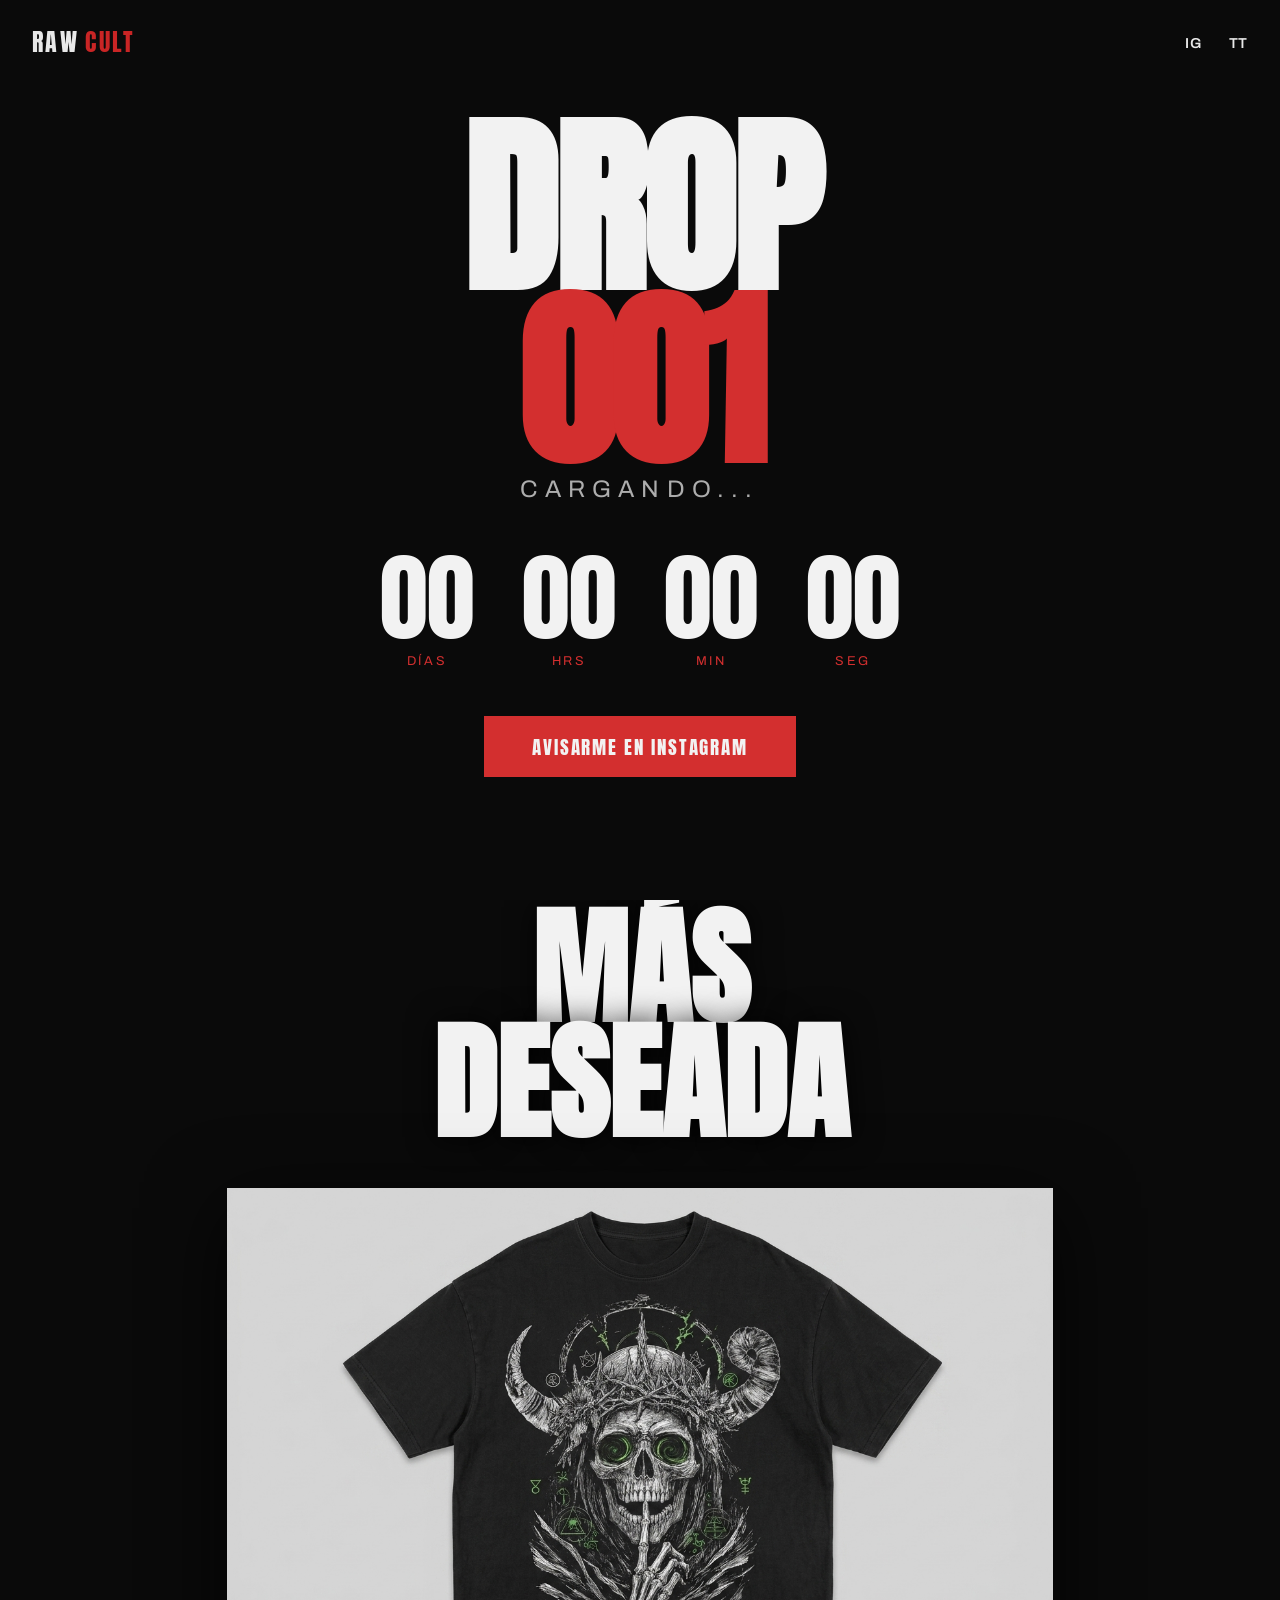
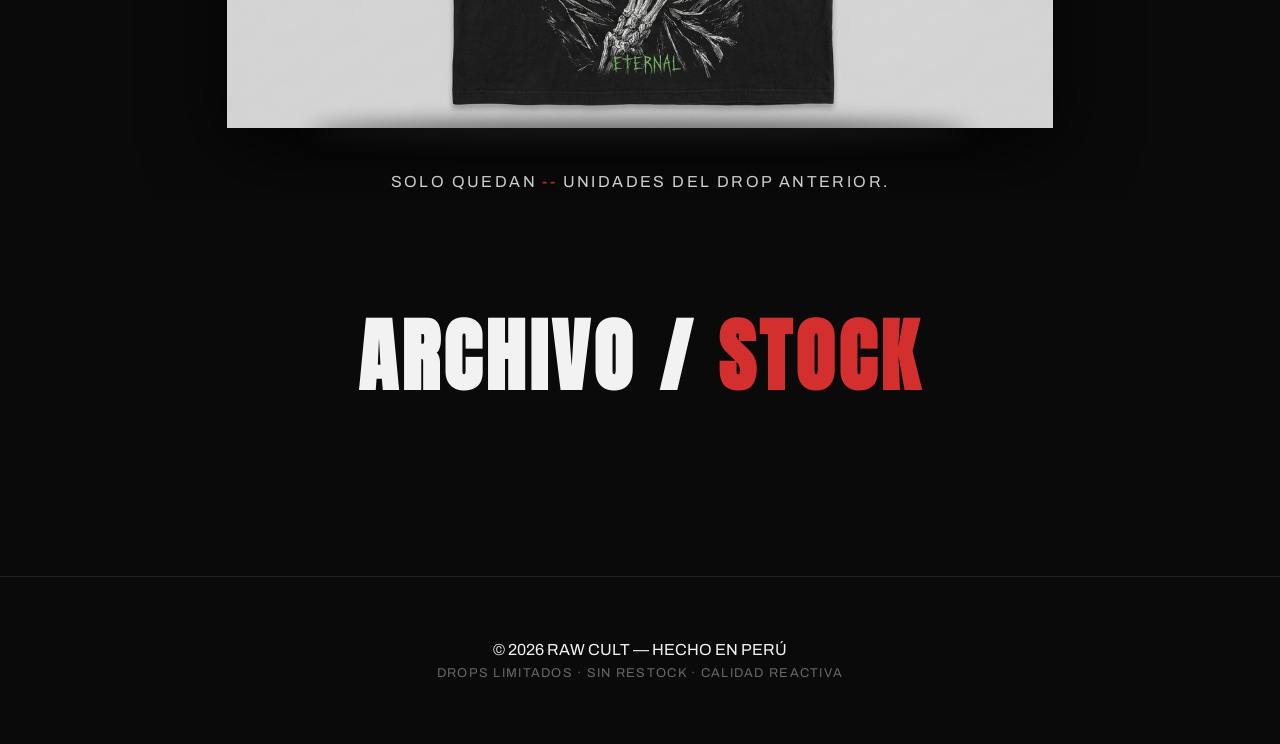
==== index.html @ 1758b5bf "Primer commit: Estructura web y catálogo" ====
<!DOCTYPE html>
<html lang="es">
<head>
    <meta charset="UTF-8" />
    <meta name="viewport" content="width=device-width, initial-scale=1.0" />
    <title>RAW CULT — Drops Limitados</title>
    <meta name="description" content="Raw Cult: streetwear para apasionados del anime, rock y fitness. Drops limitados, calidad algodón reactivo." />

    <!-- Favicon -->
    <link rel="apple-touch-icon" sizes="180x180" href="apple-touch-icon.png">
    <link rel="icon" type="image/png" sizes="32x32" href="favicon-32x32.png">
    <link rel="icon" type="image/png" sizes="16x16" href="favicon-16x16.png">
    <link rel="manifest" href="site.webmanifest">
    <meta name="msapplication-TileColor" content="#0a0a0a">
    <meta name="theme-color" content="#0a0a0a">
    <!-- Tipografías de Google (gratuitas) -->
    <link rel="preconnect" href="https://fonts.googleapis.com" />
    <link rel="preconnect" href="https://fonts.gstatic.com" crossorigin="anonymous">
    <link href="https://fonts.googleapis.com/css2?family=Anton&family=Archivo:wght@400;600&display=swap" rel="stylesheet" />

    <!-- Conectar con el archivo de estilos -->
    <link rel="stylesheet" href="style.css" />
</head>
<body>
    <!-- Barra de navegación superior -->
    <header class="nav">
        <div class="logo">RAW<span>CULT</span></div>
        <nav class="social-links">
            <a href="#" target="_blank" rel="noopener" data-social="instagram" aria-label="Instagram">IG</a>
            <a href="#" target="_blank" rel="noopener" data-social="tiktok" aria-label="TikTok">TT</a>
        </nav>
    </header>

    <!-- Sección principal con countdown -->
    <section class="hero">
        <div class="hero-content">
            <h1 class="hero-title">DROP<br><span>001</span></h1>
            <p class="hero-subtitle" id="drop-name">CARGANDO...</p>

            <div class="countdown" id="countdown">
                <div class="count-unit">
                    <span class="count-number" id="days">00</span>
                    <span class="count-label">DÍAS</span>
                </div>
                <div class="count-unit">
                    <span class="count-number" id="hours">00</span>
                    <span class="count-label">HRS</span>
                </div>
                <div class="count-unit">
                    <span class="count-number" id="minutes">00</span>
                    <span class="count-label">MIN</span>
                </div>
                <div class="count-unit">
                    <span class="count-number" id="seconds">00</span>
                    <span class="count-label">SEG</span>
                </div>
            </div>

            <a href="#" class="cta-button" id="cta-link" target="_blank" rel="noopener">AVISARME EN INSTAGRAM</a>
        </div>
    </section>

    <!-- Sección del pedestal con prenda destacada -->
    <section class="pedestal-section">
        <div class="pedestal-bg">
            <video id="bg-video" autoplay muted loop playsinline preload="metadata"></video>
            <div class="video-overlay"></div>
        </div>

        <div class="pedestal-content">
            <h2 class="pedestal-title">MÁS<br>DESEADA</h2>
            <div class="pedestal-product">
                <img src="images/drop001-tee.png" alt="Prenda destacada del drop" id="product-img" loading="lazy" />
                <div class="pedestal-base"></div>
            </div>
            <p class="pedestal-text">Solo quedan <span id="stock-left">--</span> unidades del drop anterior.</p>
        </div>
    </section>
    <!-- Sección de Catálogo / Archivo -->
    <section class="catalog-section" id="catalog">
        <h2 class="catalog-title">ARCHIVO / <span>STOCK</span></h2>
        <div class="catalog-grid" id="catalog-grid">
            <!-- Los productos se inyectarán automáticamente vía JavaScript -->
        </div>
    </section>
    <!-- Pie de página -->
    <footer class="footer">
        <p>© 2026 RAW CULT — HECHO EN PERÚ</p>
        <p class="footer-note">DROPS LIMITADOS · SIN RESTOCK · CALIDAD REACTIVA</p>
    </footer>

    <!-- Conectar con el archivo JavaScript -->
    <script src="script.js"></script>
</body>
</html>
---- style.css ----
/* ============================================
   RAW CULT — HOJA DE ESTILOS
   Colores principales y tipografías
   ============================================ */

* { margin: 0; padding: 0; box-sizing: border-box; }

/* Variables de color y tipografía (cámbialas si quieres) */
:root {
  --black: #0A0A0A;
  --bone: #F2F2F2;
  --red: #D32F2F;
  --font-display: 'Anton', sans-serif;
  --font-body: 'Archivo', sans-serif;
}

body {
  background: var(--black);
  color: var(--bone);
  font-family: var(--font-body);
  overflow-x: hidden;
}

/* ============================================
   BARRA DE NAVEGACIÓN
   ============================================ */
.nav {
  position: fixed;
  top: 0; left: 0; right: 0;
  display: flex;
  justify-content: space-between;
  align-items: center;
  padding: 1.5rem 2rem;
  z-index: 100;
  mix-blend-mode: difference;
}

.logo {
  font-family: var(--font-display);
  font-size: 1.5rem;
  letter-spacing: 0.1em;
}

.logo span { 
  color: var(--red); 
  margin-left: 0.25em; 
}

.social-links a {
  color: var(--bone);
  text-decoration: none;
  font-weight: 600;
  font-size: 0.9rem;
  margin-left: 1.5rem;
  letter-spacing: 0.05em;
  transition: color 0.2s;
}

.social-links a:hover { 
  color: var(--red); 
}

/* ============================================
   SECCIÓN HERO (COUNTDOWN)
   ============================================ */
.hero {
  min-height: 100vh;
  display: flex;
  align-items: center;
  justify-content: center;
  text-align: center;
  padding: 0 1rem;
  position: relative;
}

.hero-title {
  font-family: var(--font-display);
  font-size: clamp(4rem, 15vw, 12rem);
  line-height: 0.9;
  letter-spacing: -0.02em;
  margin-bottom: 0.5rem;
}

.hero-title span { 
  color: var(--red); 
}

.hero-subtitle {
  font-size: clamp(1rem, 3vw, 1.5rem);
  text-transform: uppercase;
  letter-spacing: 0.3em;
  margin-bottom: 3rem;
  color: rgba(242, 242, 242, 0.7);
}

/* Contenedor del countdown */
.countdown {
  display: flex;
  gap: clamp(1rem, 4vw, 3rem);
  justify-content: center;
  margin-bottom: 3rem;
}

.count-unit { 
  text-align: center; 
}

.count-number {
  font-family: var(--font-display);
  font-size: clamp(3rem, 8vw, 6rem);
  display: block;
  line-height: 1;
}

.count-label {
  font-size: 0.8rem;
  text-transform: uppercase;
  letter-spacing: 0.2em;
  color: var(--red);
  display: block;
  margin-top: 0.5rem;
}

/* Botón principal */
.cta-button {
  display: inline-block;
  background: var(--red);
  color: var(--bone);
  text-decoration: none;
  font-family: var(--font-display);
  font-size: 1.2rem;
  letter-spacing: 0.1em;
  padding: 1rem 3rem;
  transition: transform 0.2s, background 0.2s;
}

.cta-button:hover {
  transform: translateY(-2px);
  background: #B71C1C;
}

/* ============================================
   SECCIÓN PEDESTAL (PRENDA DESTACADA)
   ============================================ */
.pedestal-section {
  min-height: 100vh;
  position: relative;
  display: flex;
  align-items: center;
  justify-content: center;
  overflow: hidden;
}

.pedestal-bg {
  position: absolute;
  inset: 0;
}

/* Video de fondo */
#bg-video {
  width: 100%;
  height: 100%;
  object-fit: cover;
  filter: grayscale(100%) contrast(1.2) brightness(0.4);
}

/* Overlay oscuro para legibilidad */
.video-overlay {
  position: absolute;
  inset: 0;
  background: linear-gradient(
    to bottom, 
    var(--black) 0%, 
    transparent 30%, 
    transparent 70%, 
    var(--black) 100%
  );
}

.pedestal-content {
  position: relative;
  z-index: 2;
  text-align: center;
}

.pedestal-title {
  font-family: var(--font-display);
  font-size: clamp(3rem, 10vw, 8rem);
  line-height: 0.9;
  margin-bottom: 3rem;
  text-shadow: 0 0 30px rgba(0,0,0,0.8);
}

.pedestal-product {
  position: relative;
  display: inline-block;
}

/* Imagen de la prenda */
#product-img {
  max-height: 60vh;
  filter: drop-shadow(0 20px 40px rgba(0,0,0,0.8));
}

/* Base del pedestal (efecto sombra) */
.pedestal-base {
  width: 80%;
  height: 20px;
  margin: -10px auto 0;
  background: linear-gradient(to bottom, #333, #111);
  border-radius: 50%;
  filter: blur(10px);
  opacity: 0.7;
}

.pedestal-text {
  margin-top: 2rem;
  font-size: 1rem;
  text-transform: uppercase;
  letter-spacing: 0.15em;
}

.pedestal-text span { 
  color: var(--red); 
  font-weight: 600; 
}

/* ============================================
   PIE DE PÁGINA
   ============================================ */
.footer {
  padding: 4rem 2rem;
  text-align: center;
  border-top: 1px solid rgba(242,242,242,0.1);
}

.footer-note {
  font-size: 0.8rem;
  color: rgba(242,242,242,0.4);
  margin-top: 0.5rem;
  letter-spacing: 0.1em;
}

/* ============================================
   RESPONSIVE (MÓVIL)
   ============================================ */
@media (max-width: 768px) {
  .nav { padding: 1rem; }
  .social-links a { 
    font-size: 0.8rem; 
    margin-left: 1rem; 
  }
  .countdown { gap: 1rem; }
  .count-number { font-size: 2.5rem; }
}

/* ============================================
   ANIMACIONES DE ENTRADA
   ============================================ */
@keyframes fadeInUp {
  from { 
    opacity: 0; 
    transform: translateY(30px); 
  }
  to { 
    opacity: 1; 
    transform: translateY(0); 
  }
}

.hero-content > * {
  animation: fadeInUp 0.8s ease-out backwards;
}
.hero-content > *:nth-child(2) { animation-delay: 0.1s; }
.hero-content > *:nth-child(3) { animation-delay: 0.2s; }
.hero-content > *:nth-child(4) { animation-delay: 0.3s; }
/* ============================================
   SECCIÓN CATÁLOGO
   ============================================ */
.catalog-section {
    padding: 6rem 2rem;
    background: var(--black);
}

.catalog-title {
    font-family: var(--font-display);
    font-size: clamp(3rem, 8vw, 5rem);
    text-align: center;
    margin-bottom: 4rem;
    letter-spacing: 0.05em;
}

    .catalog-title span {
        color: var(--red);
    }

.catalog-grid {
    display: grid;
    grid-template-columns: repeat(auto-fill, minmax(280px, 1fr));
    gap: 2rem;
    max-width: 1200px;
    margin: 0 auto;
}

.product-card {
    background: #111;
    border: 1px solid #222;
    padding: 1.5rem;
    position: relative;
    transition: transform 0.3s ease, border-color 0.3s ease;
    display: flex;
    flex-direction: column;
}

    .product-card:hover {
        transform: translateY(-5px);
        border-color: var(--red);
    }

.product-badge {
    position: absolute;
    top: 15px;
    right: 15px;
    background: var(--red);
    color: var(--bone);
    padding: 0.3rem 0.8rem;
    font-family: var(--font-display);
    font-size: 0.9rem;
    letter-spacing: 0.1em;
    z-index: 2;
}

.product-img {
    width: 100%;
    height: auto;
    margin-bottom: 1.5rem;
    filter: drop-shadow(0 5px 15px rgba(0,0,0,0.5));
}

.product-info h3 {
    font-size: 1.2rem;
    margin-bottom: 0.5rem;
    text-transform: uppercase;
    letter-spacing: 0.05em;
}

.product-price {
    display: flex;
    gap: 1rem;
    align-items: center;
    margin-top: auto;
}

.price-current {
    font-weight: 600;
    font-size: 1.2rem;
    color: var(--red);
}

.price-old {
    text-decoration: line-through;
    color: #666;
    font-size: 0.9rem;
}
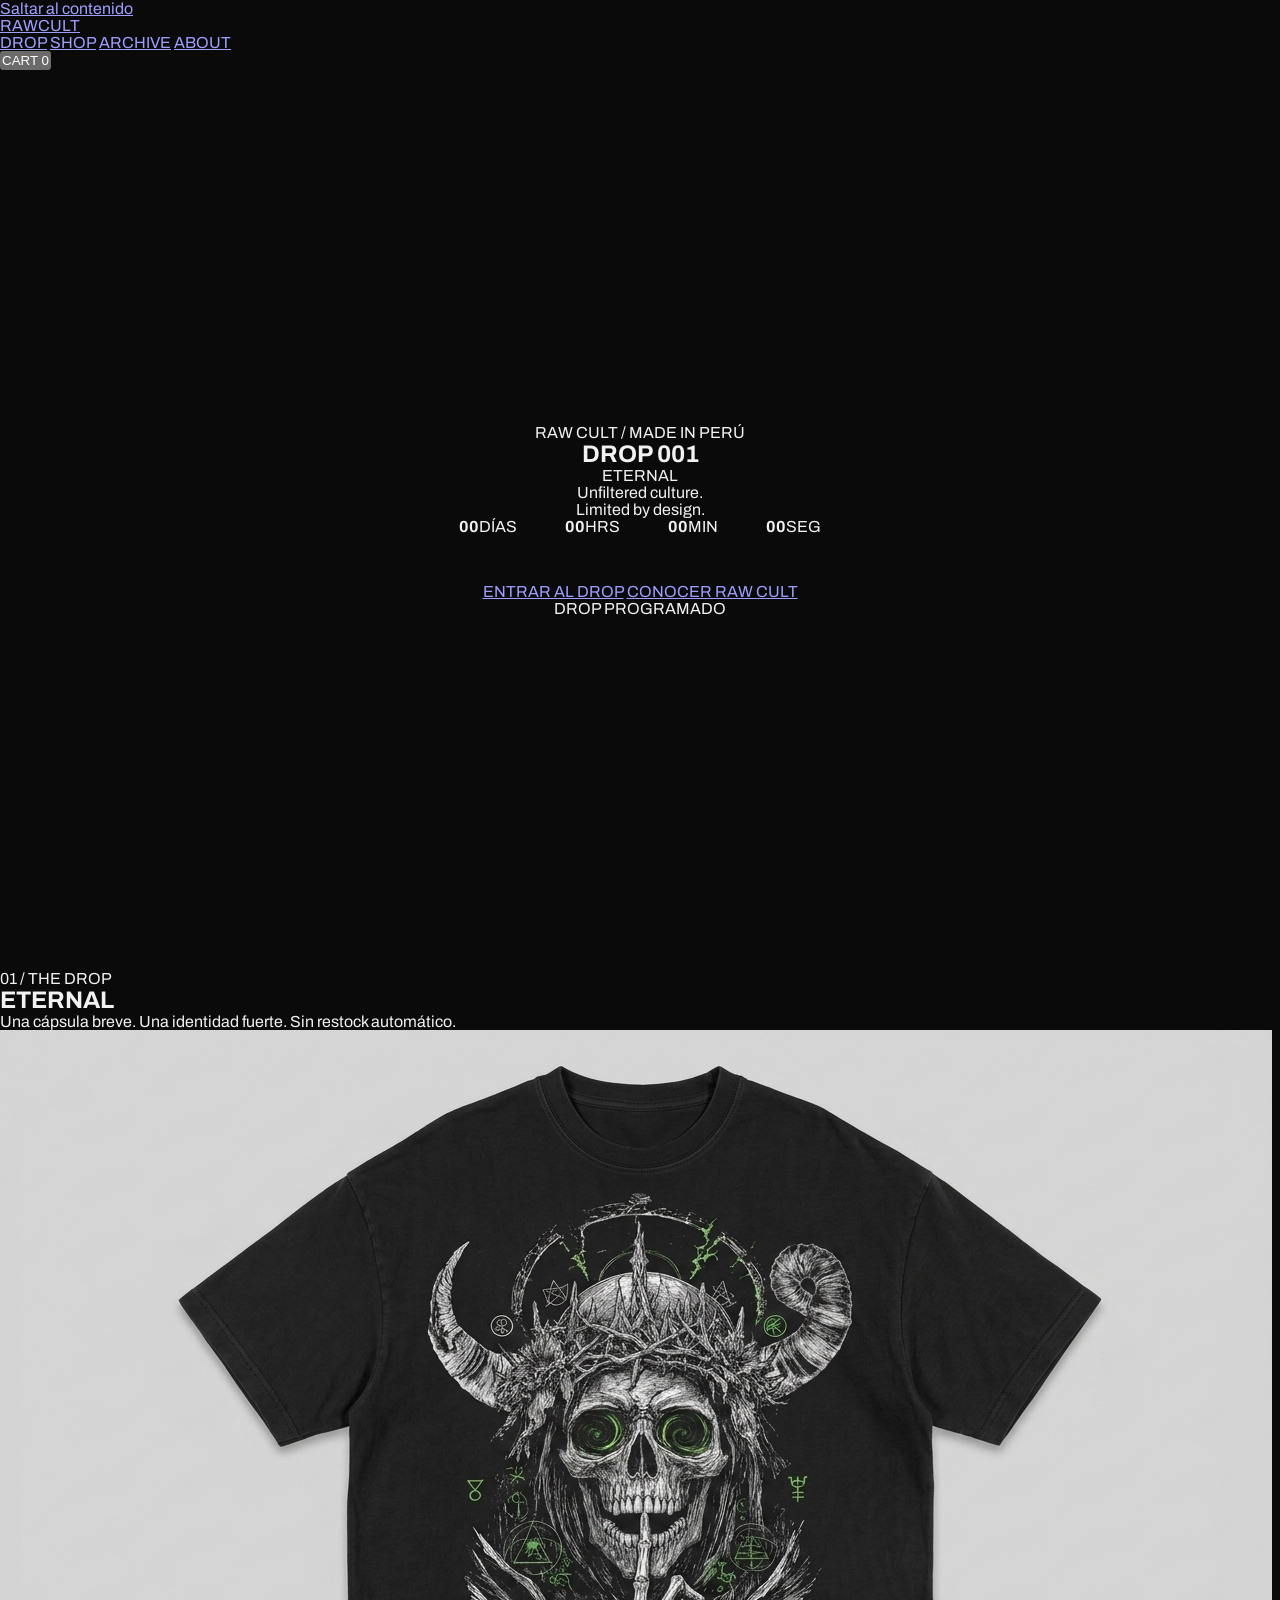
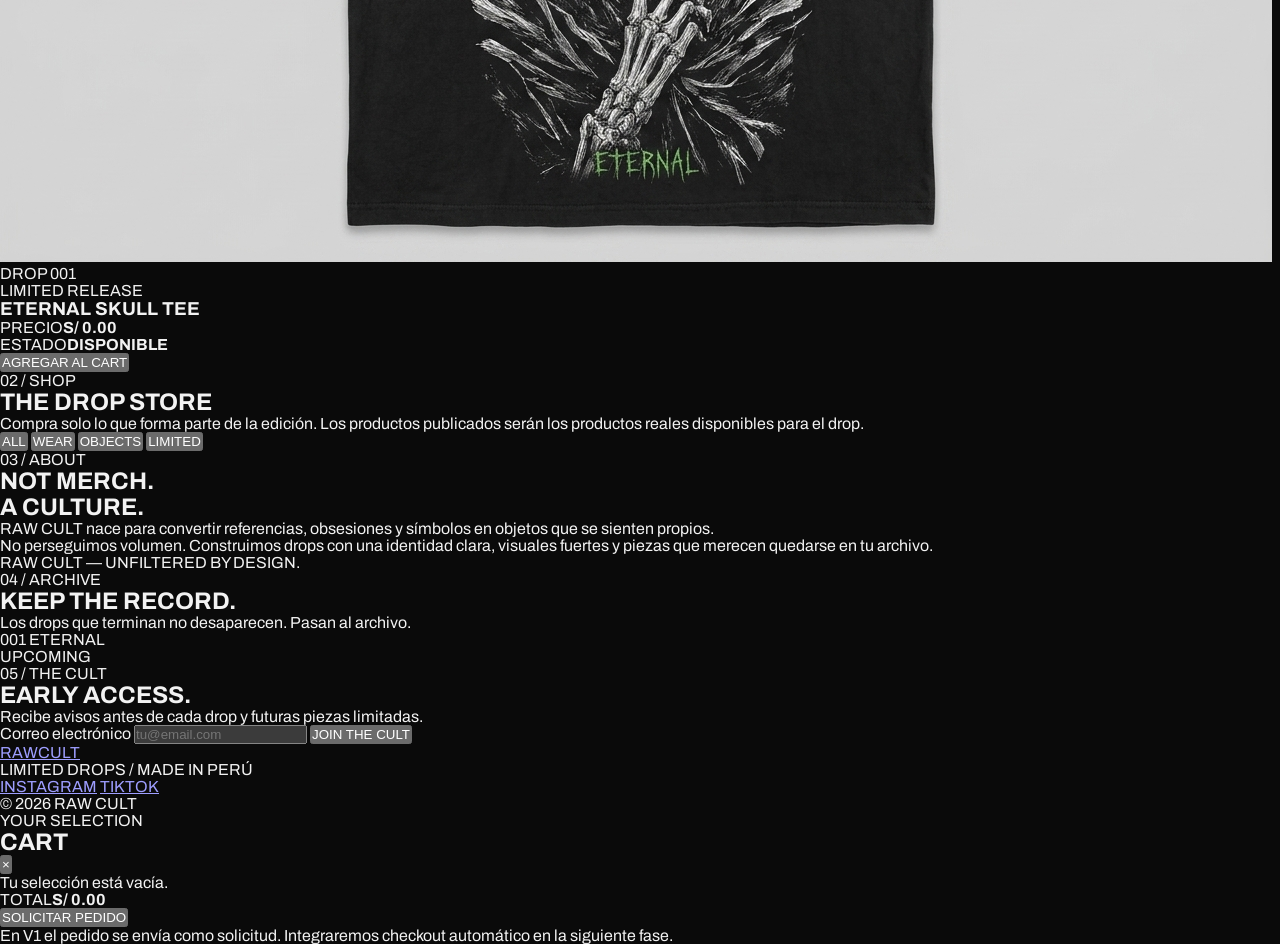
==== commit a979f69a: "feat: rebuild RAWCULT brand landing and drop store" ====
--- a/index.html
+++ b/index.html
@@ -1,95 +1,198 @@
 <!DOCTYPE html>
 <html lang="es">
 <head>
-    <meta charset="UTF-8" />
-    <meta name="viewport" content="width=device-width, initial-scale=1.0" />
-    <title>RAW CULT — Drops Limitados</title>
-    <meta name="description" content="Raw Cult: streetwear para apasionados del anime, rock y fitness. Drops limitados, calidad algodón reactivo." />
+  <meta charset="UTF-8" />
+  <meta name="viewport" content="width=device-width, initial-scale=1.0" />
+  <meta name="theme-color" content="#0a0a0a" />
+  <meta name="color-scheme" content="dark" />
 
-    <!-- Favicon -->
-    <link rel="apple-touch-icon" sizes="180x180" href="apple-touch-icon.png">
-    <link rel="icon" type="image/png" sizes="32x32" href="favicon-32x32.png">
-    <link rel="icon" type="image/png" sizes="16x16" href="favicon-16x16.png">
-    <link rel="manifest" href="site.webmanifest">
-    <meta name="msapplication-TileColor" content="#0a0a0a">
-    <meta name="theme-color" content="#0a0a0a">
-    <!-- Tipografías de Google (gratuitas) -->
-    <link rel="preconnect" href="https://fonts.googleapis.com" />
-    <link rel="preconnect" href="https://fonts.gstatic.com" crossorigin="anonymous">
-    <link href="https://fonts.googleapis.com/css2?family=Anton&family=Archivo:wght@400;600&display=swap" rel="stylesheet" />
+  <title>RAW CULT — DROP 001 ETERNAL</title>
+  <meta name="description" content="RAW CULT — streetwear, objetos y drops limitados. DROP 001: ETERNAL. Hecho en Perú." />
+  <meta name="robots" content="index,follow" />
+  <link rel="canonical" href="https://rawcult.pe/" />
 
-    <!-- Conectar con el archivo de estilos -->
-    <link rel="stylesheet" href="style.css" />
+  <meta property="og:type" content="website" />
+  <meta property="og:title" content="RAW CULT — DROP 001 ETERNAL" />
+  <meta property="og:description" content="Limited drops. Unfiltered culture. Hecho en Perú." />
+  <meta property="og:site_name" content="RAW CULT" />
+
+  <link rel="icon" href="favicon.ico" sizes="any" />
+  <link rel="icon" type="image/png" sizes="96x96" href="favicon-96x96.png" />
+  <link rel="apple-touch-icon" sizes="180x180" href="apple-touch-icon.png" />
+  <link rel="manifest" href="site.webmanifest" />
+
+  <link rel="preconnect" href="https://fonts.googleapis.com" />
+  <link rel="preconnect" href="https://fonts.gstatic.com" crossorigin />
+  <link href="https://fonts.googleapis.com/css2?family=Anton&family=Archivo:wght@400;500;600;700&display=swap" rel="stylesheet" />
+  <link rel="stylesheet" href="style.css" />
 </head>
 <body>
-    <!-- Barra de navegación superior -->
-    <header class="nav">
-        <div class="logo">RAW<span>CULT</span></div>
-        <nav class="social-links">
-            <a href="#" target="_blank" rel="noopener" data-social="instagram" aria-label="Instagram">IG</a>
-            <a href="#" target="_blank" rel="noopener" data-social="tiktok" aria-label="TikTok">TT</a>
-        </nav>
-    </header>
+  <a class="skip-link" href="#main">Saltar al contenido</a>
 
-    <!-- Sección principal con countdown -->
-    <section class="hero">
-        <div class="hero-content">
-            <h1 class="hero-title">DROP<br><span>001</span></h1>
-            <p class="hero-subtitle" id="drop-name">CARGANDO...</p>
+  <header class="site-header" id="top">
+    <a class="brand-mark" href="#top" aria-label="RAW CULT inicio">RAW<span>CULT</span></a>
 
-            <div class="countdown" id="countdown">
-                <div class="count-unit">
-                    <span class="count-number" id="days">00</span>
-                    <span class="count-label">DÍAS</span>
-                </div>
-                <div class="count-unit">
-                    <span class="count-number" id="hours">00</span>
-                    <span class="count-label">HRS</span>
-                </div>
-                <div class="count-unit">
-                    <span class="count-number" id="minutes">00</span>
-                    <span class="count-label">MIN</span>
-                </div>
-                <div class="count-unit">
-                    <span class="count-number" id="seconds">00</span>
-                    <span class="count-label">SEG</span>
-                </div>
-            </div>
+    <nav class="main-nav" aria-label="Navegación principal">
+      <a href="#drop">DROP</a>
+      <a href="#shop">SHOP</a>
+      <a href="#archive">ARCHIVE</a>
+      <a href="#about">ABOUT</a>
+    </nav>
 
-            <a href="#" class="cta-button" id="cta-link" target="_blank" rel="noopener">AVISARME EN INSTAGRAM</a>
+    <button class="cart-button" id="cart-toggle" type="button" aria-controls="cart-panel" aria-expanded="false">
+      CART <span id="cart-count" aria-live="polite">0</span>
+    </button>
+  </header>
+
+  <main id="main">
+    <section class="hero" aria-labelledby="hero-title">
+      <div class="hero-grid"></div>
+      <div class="hero-noise" aria-hidden="true"></div>
+
+      <div class="hero-content shell">
+        <p class="eyebrow">RAW CULT / MADE IN PERÚ</p>
+        <h1 id="hero-title">DROP <span>001</span></h1>
+        <p class="hero-name" id="hero-drop-name">ETERNAL</p>
+        <p class="hero-copy">Unfiltered culture.<br />Limited by design.</p>
+
+        <div class="countdown" id="countdown" aria-label="Cuenta regresiva para el drop">
+          <div><strong id="days">00</strong><span>DÍAS</span></div>
+          <div><strong id="hours">00</strong><span>HRS</span></div>
+          <div><strong id="minutes">00</strong><span>MIN</span></div>
+          <div><strong id="seconds">00</strong><span>SEG</span></div>
         </div>
+
+        <div class="hero-actions">
+          <a class="button button-primary" href="#shop" id="hero-cta">ENTRAR AL DROP</a>
+          <a class="button button-ghost" href="#about">CONOCER RAW CULT</a>
+        </div>
+
+        <p class="hero-status" id="drop-status">DROP PROGRAMADO</p>
+      </div>
     </section>
 
-    <!-- Sección del pedestal con prenda destacada -->
-    <section class="pedestal-section">
-        <div class="pedestal-bg">
-            <video id="bg-video" autoplay muted loop playsinline preload="metadata"></video>
-            <div class="video-overlay"></div>
+    <section class="drop-section shell" id="drop" aria-labelledby="drop-title">
+      <div class="section-heading">
+        <p class="eyebrow">01 / THE DROP</p>
+        <h2 id="drop-title">ETERNAL</h2>
+        <p>Una cápsula breve. Una identidad fuerte. Sin restock automático.</p>
+      </div>
+
+      <div class="feature-grid">
+        <div class="feature-media">
+          <img id="featured-image" src="images/drop001-tee.png" alt="ETERNAL SKULL TEE de RAW CULT" loading="eager" />
+          <span class="media-tag">DROP 001</span>
         </div>
 
-        <div class="pedestal-content">
-            <h2 class="pedestal-title">MÁS<br>DESEADA</h2>
-            <div class="pedestal-product">
-                <img src="images/drop001-tee.png" alt="Prenda destacada del drop" id="product-img" loading="lazy" />
-                <div class="pedestal-base"></div>
-            </div>
-            <p class="pedestal-text">Solo quedan <span id="stock-left">--</span> unidades del drop anterior.</p>
+        <div class="feature-copy">
+          <p class="feature-kicker">LIMITED RELEASE</p>
+          <h3 id="featured-name">ETERNAL SKULL TEE</h3>
+          <p class="feature-description" id="featured-description"></p>
+          <div class="feature-meta">
+            <div><span>PRECIO</span><strong id="featured-price">S/ 0.00</strong></div>
+            <div><span>ESTADO</span><strong id="featured-stock-label">DISPONIBLE</strong></div>
+          </div>
+          <button class="button button-primary button-wide" id="featured-add" type="button">AGREGAR AL CART</button>
         </div>
+      </div>
     </section>
-    <!-- Sección de Catálogo / Archivo -->
-    <section class="catalog-section" id="catalog">
-        <h2 class="catalog-title">ARCHIVO / <span>STOCK</span></h2>
-        <div class="catalog-grid" id="catalog-grid">
-            <!-- Los productos se inyectarán automáticamente vía JavaScript -->
+
+    <section class="shop-section shell" id="shop" aria-labelledby="shop-title">
+      <div class="section-heading section-heading-inline">
+        <div>
+          <p class="eyebrow">02 / SHOP</p>
+          <h2 id="shop-title">THE DROP STORE</h2>
         </div>
+        <p class="section-note">Compra solo lo que forma parte de la edición. Los productos publicados serán los productos reales disponibles para el drop.</p>
+      </div>
+
+      <div class="category-strip" aria-label="Categorías">
+        <button class="category-chip is-active" type="button" data-category="all">ALL</button>
+        <button class="category-chip" type="button" data-category="wear">WEAR</button>
+        <button class="category-chip" type="button" data-category="objects">OBJECTS</button>
+        <button class="category-chip" type="button" data-category="limited">LIMITED</button>
+      </div>
+
+      <div class="product-grid" id="product-grid"></div>
+      <p class="shop-empty" id="shop-empty" hidden>No hay productos publicados en esta categoría todavía.</p>
     </section>
-    <!-- Pie de página -->
-    <footer class="footer">
-        <p>© 2026 RAW CULT — HECHO EN PERÚ</p>
-        <p class="footer-note">DROPS LIMITADOS · SIN RESTOCK · CALIDAD REACTIVA</p>
-    </footer>
 
-    <!-- Conectar con el archivo JavaScript -->
-    <script src="script.js"></script>
+    <section class="manifesto-section" id="about" aria-labelledby="about-title">
+      <div class="shell manifesto-grid">
+        <div>
+          <p class="eyebrow">03 / ABOUT</p>
+          <h2 id="about-title">NOT MERCH.<br /><span>A CULTURE.</span></h2>
+        </div>
+        <div class="manifesto-copy">
+          <p>RAW CULT nace para convertir referencias, obsesiones y símbolos en objetos que se sienten propios.</p>
+          <p>No perseguimos volumen. Construimos drops con una identidad clara, visuales fuertes y piezas que merecen quedarse en tu archivo.</p>
+          <p class="manifesto-signature">RAW CULT — UNFILTERED BY DESIGN.</p>
+        </div>
+      </div>
+    </section>
+
+    <section class="archive-section shell" id="archive" aria-labelledby="archive-title">
+      <div class="section-heading">
+        <p class="eyebrow">04 / ARCHIVE</p>
+        <h2 id="archive-title">KEEP THE RECORD.</h2>
+        <p>Los drops que terminan no desaparecen. Pasan al archivo.</p>
+      </div>
+      <div class="archive-card">
+        <div>
+          <span class="archive-number">001</span>
+          <span class="archive-label">ETERNAL</span>
+        </div>
+        <span class="archive-status" id="archive-status">UPCOMING</span>
+      </div>
+    </section>
+
+    <section class="membership-section shell" aria-labelledby="membership-title">
+      <div class="membership-box">
+        <p class="eyebrow">05 / THE CULT</p>
+        <h2 id="membership-title">EARLY ACCESS.</h2>
+        <p>Recibe avisos antes de cada drop y futuras piezas limitadas.</p>
+        <form class="membership-form" id="membership-form">
+          <label class="sr-only" for="membership-email">Correo electrónico</label>
+          <input id="membership-email" name="email" type="email" autocomplete="email" placeholder="tu@email.com" required />
+          <button class="button button-primary" type="submit">JOIN THE CULT</button>
+        </form>
+        <small id="membership-message" role="status"></small>
+      </div>
+    </section>
+  </main>
+
+  <footer class="site-footer shell">
+    <div>
+      <a class="brand-mark" href="#top">RAW<span>CULT</span></a>
+      <p>LIMITED DROPS / MADE IN PERÚ</p>
+    </div>
+    <div class="footer-links">
+      <a id="instagram-link" href="#" target="_blank" rel="noopener noreferrer">INSTAGRAM</a>
+      <a id="tiktok-link" href="#" target="_blank" rel="noopener noreferrer">TIKTOK</a>
+    </div>
+    <p class="copyright">© <span id="current-year">2026</span> RAW CULT</p>
+  </footer>
+
+  <aside class="cart-panel" id="cart-panel" aria-hidden="true" aria-labelledby="cart-title">
+    <div class="cart-header">
+      <div>
+        <p class="eyebrow">YOUR SELECTION</p>
+        <h2 id="cart-title">CART</h2>
+      </div>
+      <button class="icon-button" id="cart-close" type="button" aria-label="Cerrar carrito">×</button>
+    </div>
+    <div class="cart-items" id="cart-items"></div>
+    <div class="cart-empty" id="cart-empty">Tu selección está vacía.</div>
+    <div class="cart-footer">
+      <div class="cart-total"><span>TOTAL</span><strong id="cart-total">S/ 0.00</strong></div>
+      <button class="button button-primary button-wide" id="checkout-button" type="button">SOLICITAR PEDIDO</button>
+      <p class="cart-note">En V1 el pedido se envía como solicitud. Integraremos checkout automático en la siguiente fase.</p>
+    </div>
+  </aside>
+  <div class="cart-backdrop" id="cart-backdrop" hidden></div>
+
+  <script src="config.js"></script>
+  <script src="products.js"></script>
+  <script src="script.js"></script>
 </body>
 </html>
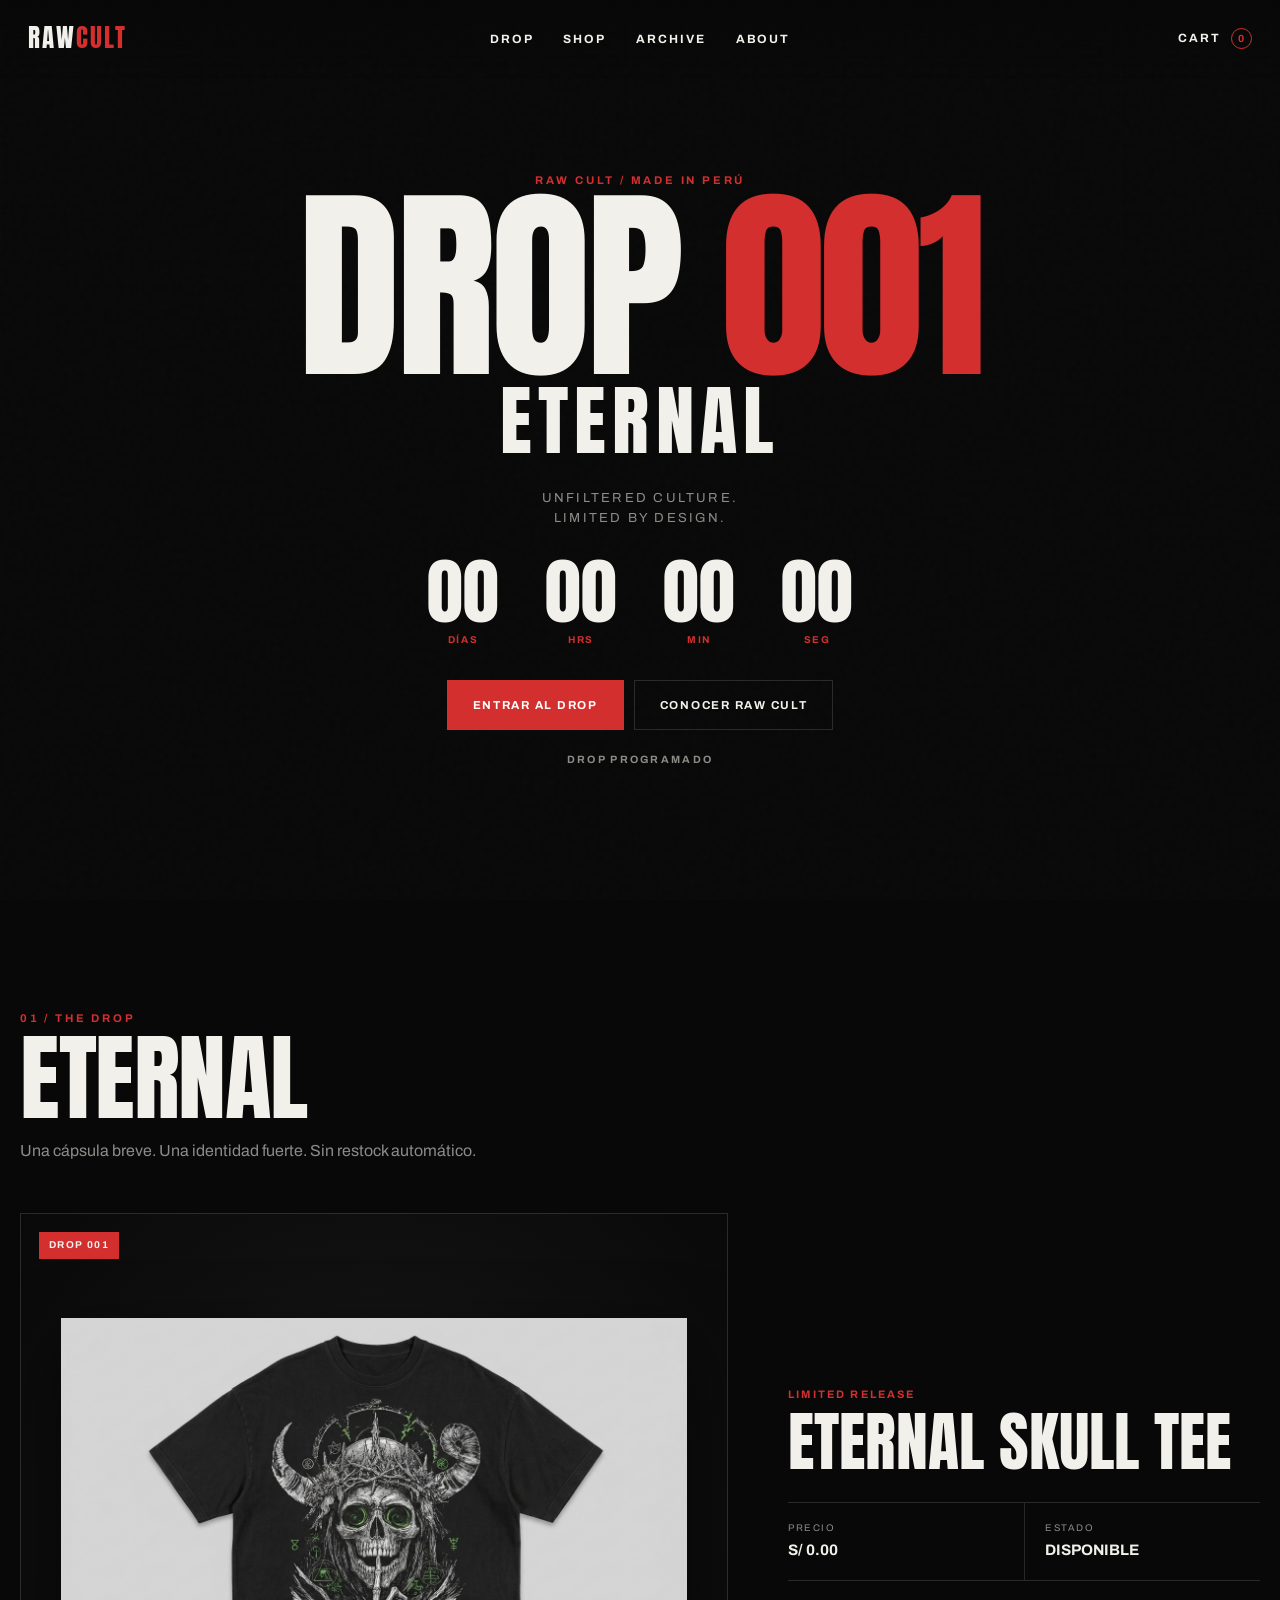
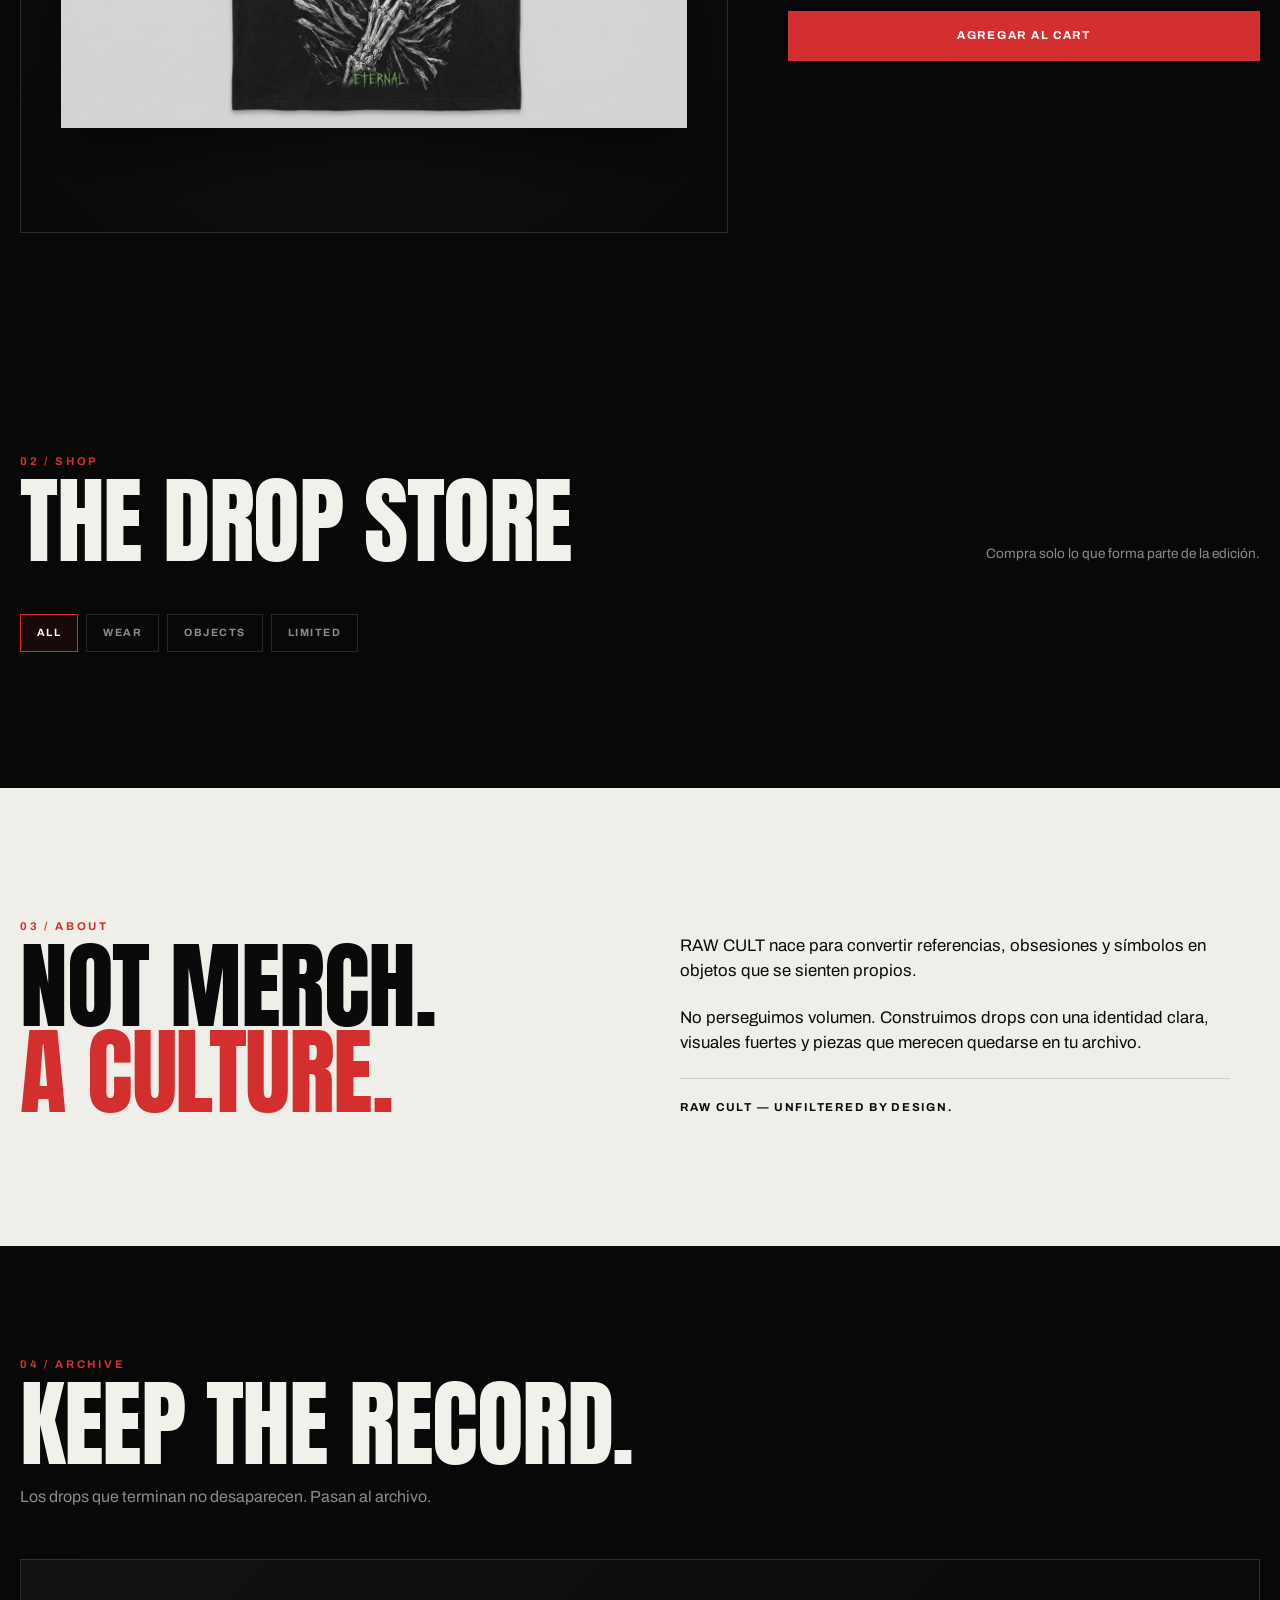
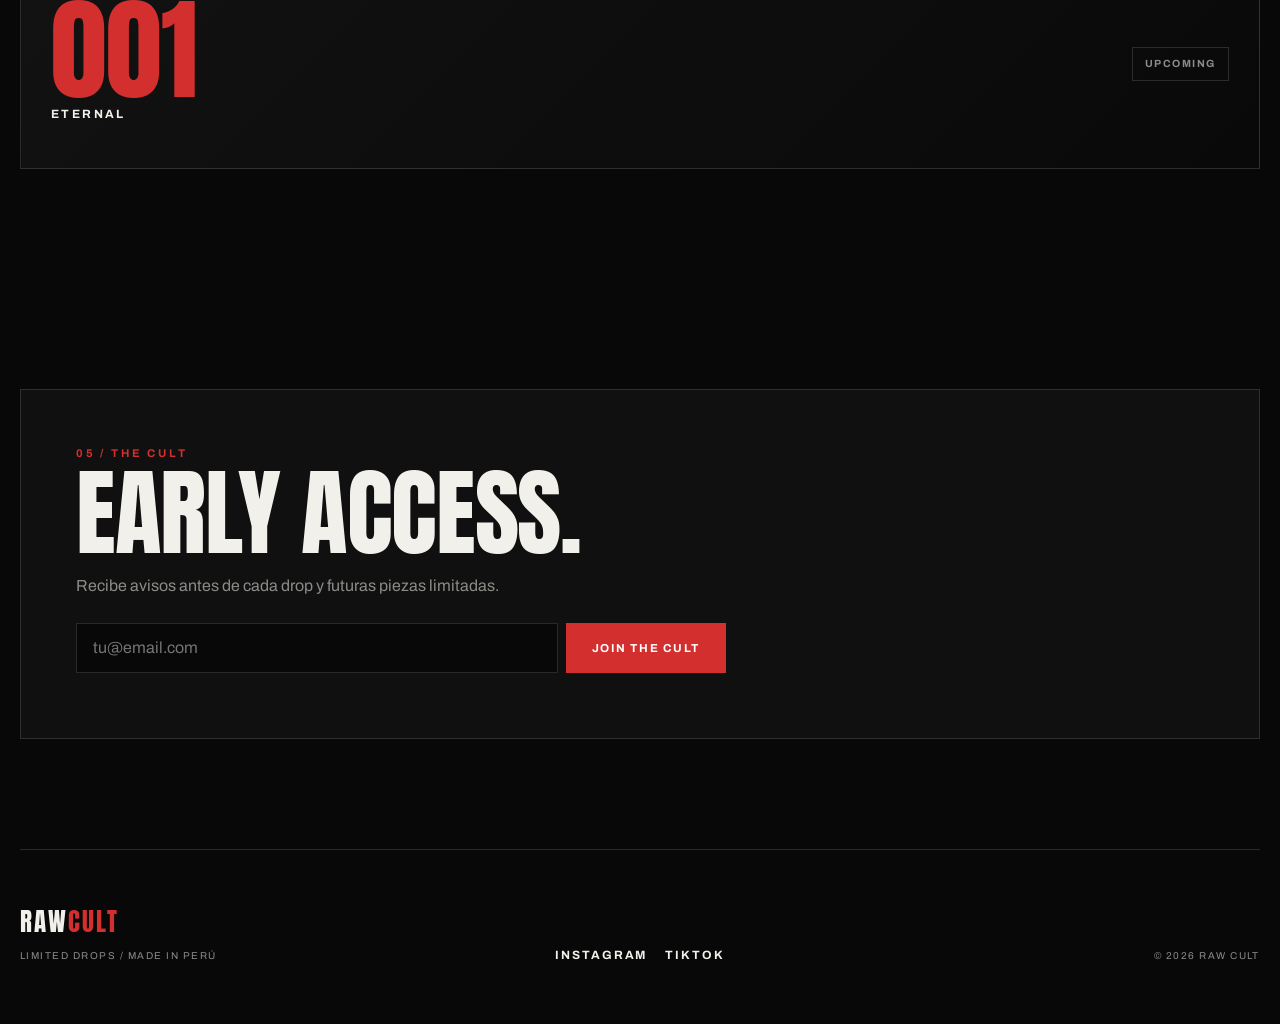
==== commit 8bf24eb9: "feat: finalize RAW CULT landing and product selection UX" ====
--- a/index.html
+++ b/index.html
@@ -1,198 +1,33 @@
 <!DOCTYPE html>
 <html lang="es">
 <head>
-  <meta charset="UTF-8" />
-  <meta name="viewport" content="width=device-width, initial-scale=1.0" />
-  <meta name="theme-color" content="#0a0a0a" />
-  <meta name="color-scheme" content="dark" />
-
+  <meta charset="UTF-8">
+  <meta name="viewport" content="width=device-width, initial-scale=1.0">
+  <meta name="theme-color" content="#080808">
+  <meta name="color-scheme" content="dark">
   <title>RAW CULT — DROP 001 ETERNAL</title>
-  <meta name="description" content="RAW CULT — streetwear, objetos y drops limitados. DROP 001: ETERNAL. Hecho en Perú." />
-  <meta name="robots" content="index,follow" />
-  <link rel="canonical" href="https://rawcult.pe/" />
-
-  <meta property="og:type" content="website" />
-  <meta property="og:title" content="RAW CULT — DROP 001 ETERNAL" />
-  <meta property="og:description" content="Limited drops. Unfiltered culture. Hecho en Perú." />
-  <meta property="og:site_name" content="RAW CULT" />
-
-  <link rel="icon" href="favicon.ico" sizes="any" />
-  <link rel="icon" type="image/png" sizes="96x96" href="favicon-96x96.png" />
-  <link rel="apple-touch-icon" sizes="180x180" href="apple-touch-icon.png" />
-  <link rel="manifest" href="site.webmanifest" />
-
-  <link rel="preconnect" href="https://fonts.googleapis.com" />
-  <link rel="preconnect" href="https://fonts.gstatic.com" crossorigin />
-  <link href="https://fonts.googleapis.com/css2?family=Anton&family=Archivo:wght@400;500;600;700&display=swap" rel="stylesheet" />
-  <link rel="stylesheet" href="style.css" />
+  <meta name="description" content="RAW CULT — streetwear, objetos y drops limitados. DROP 001: ETERNAL. Hecho en Perú.">
+  <meta name="robots" content="index,follow">
+  <link rel="canonical" href="https://rawcult.pe/">
+  <meta property="og:type" content="website"><meta property="og:title" content="RAW CULT — DROP 001 ETERNAL"><meta property="og:description" content="Limited drops. Unfiltered culture. Hecho en Perú."><meta property="og:site_name" content="RAW CULT"><meta property="og:url" content="https://rawcult.pe/"><meta property="og:image" content="https://rawcult.pe/images/drop001-tee.png">
+  <meta name="twitter:card" content="summary_large_image"><meta name="twitter:title" content="RAW CULT — DROP 001 ETERNAL"><meta name="twitter:description" content="Limited drops. Unfiltered culture. Hecho en Perú."><meta name="twitter:image" content="https://rawcult.pe/images/drop001-tee.png">
+  <link rel="icon" href="favicon.ico" sizes="any"><link rel="icon" type="image/png" sizes="96x96" href="favicon-96x96.png"><link rel="apple-touch-icon" sizes="180x180" href="apple-touch-icon.png"><link rel="manifest" href="site.webmanifest">
+  <link rel="preconnect" href="https://fonts.googleapis.com"><link rel="preconnect" href="https://fonts.gstatic.com" crossorigin><link href="https://fonts.googleapis.com/css2?family=Anton&family=Archivo:wght@400;500;600;700&display=swap" rel="stylesheet"><link rel="stylesheet" href="style.css">
 </head>
 <body>
-  <a class="skip-link" href="#main">Saltar al contenido</a>
-
-  <header class="site-header" id="top">
-    <a class="brand-mark" href="#top" aria-label="RAW CULT inicio">RAW<span>CULT</span></a>
-
-    <nav class="main-nav" aria-label="Navegación principal">
-      <a href="#drop">DROP</a>
-      <a href="#shop">SHOP</a>
-      <a href="#archive">ARCHIVE</a>
-      <a href="#about">ABOUT</a>
-    </nav>
-
-    <button class="cart-button" id="cart-toggle" type="button" aria-controls="cart-panel" aria-expanded="false">
-      CART <span id="cart-count" aria-live="polite">0</span>
-    </button>
-  </header>
-
-  <main id="main">
-    <section class="hero" aria-labelledby="hero-title">
-      <div class="hero-grid"></div>
-      <div class="hero-noise" aria-hidden="true"></div>
-
-      <div class="hero-content shell">
-        <p class="eyebrow">RAW CULT / MADE IN PERÚ</p>
-        <h1 id="hero-title">DROP <span>001</span></h1>
-        <p class="hero-name" id="hero-drop-name">ETERNAL</p>
-        <p class="hero-copy">Unfiltered culture.<br />Limited by design.</p>
-
-        <div class="countdown" id="countdown" aria-label="Cuenta regresiva para el drop">
-          <div><strong id="days">00</strong><span>DÍAS</span></div>
-          <div><strong id="hours">00</strong><span>HRS</span></div>
-          <div><strong id="minutes">00</strong><span>MIN</span></div>
-          <div><strong id="seconds">00</strong><span>SEG</span></div>
-        </div>
-
-        <div class="hero-actions">
-          <a class="button button-primary" href="#shop" id="hero-cta">ENTRAR AL DROP</a>
-          <a class="button button-ghost" href="#about">CONOCER RAW CULT</a>
-        </div>
-
-        <p class="hero-status" id="drop-status">DROP PROGRAMADO</p>
-      </div>
-    </section>
-
-    <section class="drop-section shell" id="drop" aria-labelledby="drop-title">
-      <div class="section-heading">
-        <p class="eyebrow">01 / THE DROP</p>
-        <h2 id="drop-title">ETERNAL</h2>
-        <p>Una cápsula breve. Una identidad fuerte. Sin restock automático.</p>
-      </div>
-
-      <div class="feature-grid">
-        <div class="feature-media">
-          <img id="featured-image" src="images/drop001-tee.png" alt="ETERNAL SKULL TEE de RAW CULT" loading="eager" />
-          <span class="media-tag">DROP 001</span>
-        </div>
-
-        <div class="feature-copy">
-          <p class="feature-kicker">LIMITED RELEASE</p>
-          <h3 id="featured-name">ETERNAL SKULL TEE</h3>
-          <p class="feature-description" id="featured-description"></p>
-          <div class="feature-meta">
-            <div><span>PRECIO</span><strong id="featured-price">S/ 0.00</strong></div>
-            <div><span>ESTADO</span><strong id="featured-stock-label">DISPONIBLE</strong></div>
-          </div>
-          <button class="button button-primary button-wide" id="featured-add" type="button">AGREGAR AL CART</button>
-        </div>
-      </div>
-    </section>
-
-    <section class="shop-section shell" id="shop" aria-labelledby="shop-title">
-      <div class="section-heading section-heading-inline">
-        <div>
-          <p class="eyebrow">02 / SHOP</p>
-          <h2 id="shop-title">THE DROP STORE</h2>
-        </div>
-        <p class="section-note">Compra solo lo que forma parte de la edición. Los productos publicados serán los productos reales disponibles para el drop.</p>
-      </div>
-
-      <div class="category-strip" aria-label="Categorías">
-        <button class="category-chip is-active" type="button" data-category="all">ALL</button>
-        <button class="category-chip" type="button" data-category="wear">WEAR</button>
-        <button class="category-chip" type="button" data-category="objects">OBJECTS</button>
-        <button class="category-chip" type="button" data-category="limited">LIMITED</button>
-      </div>
-
-      <div class="product-grid" id="product-grid"></div>
-      <p class="shop-empty" id="shop-empty" hidden>No hay productos publicados en esta categoría todavía.</p>
-    </section>
-
-    <section class="manifesto-section" id="about" aria-labelledby="about-title">
-      <div class="shell manifesto-grid">
-        <div>
-          <p class="eyebrow">03 / ABOUT</p>
-          <h2 id="about-title">NOT MERCH.<br /><span>A CULTURE.</span></h2>
-        </div>
-        <div class="manifesto-copy">
-          <p>RAW CULT nace para convertir referencias, obsesiones y símbolos en objetos que se sienten propios.</p>
-          <p>No perseguimos volumen. Construimos drops con una identidad clara, visuales fuertes y piezas que merecen quedarse en tu archivo.</p>
-          <p class="manifesto-signature">RAW CULT — UNFILTERED BY DESIGN.</p>
-        </div>
-      </div>
-    </section>
-
-    <section class="archive-section shell" id="archive" aria-labelledby="archive-title">
-      <div class="section-heading">
-        <p class="eyebrow">04 / ARCHIVE</p>
-        <h2 id="archive-title">KEEP THE RECORD.</h2>
-        <p>Los drops que terminan no desaparecen. Pasan al archivo.</p>
-      </div>
-      <div class="archive-card">
-        <div>
-          <span class="archive-number">001</span>
-          <span class="archive-label">ETERNAL</span>
-        </div>
-        <span class="archive-status" id="archive-status">UPCOMING</span>
-      </div>
-    </section>
-
-    <section class="membership-section shell" aria-labelledby="membership-title">
-      <div class="membership-box">
-        <p class="eyebrow">05 / THE CULT</p>
-        <h2 id="membership-title">EARLY ACCESS.</h2>
-        <p>Recibe avisos antes de cada drop y futuras piezas limitadas.</p>
-        <form class="membership-form" id="membership-form">
-          <label class="sr-only" for="membership-email">Correo electrónico</label>
-          <input id="membership-email" name="email" type="email" autocomplete="email" placeholder="tu@email.com" required />
-          <button class="button button-primary" type="submit">JOIN THE CULT</button>
-        </form>
-        <small id="membership-message" role="status"></small>
-      </div>
-    </section>
-  </main>
-
-  <footer class="site-footer shell">
-    <div>
-      <a class="brand-mark" href="#top">RAW<span>CULT</span></a>
-      <p>LIMITED DROPS / MADE IN PERÚ</p>
-    </div>
-    <div class="footer-links">
-      <a id="instagram-link" href="#" target="_blank" rel="noopener noreferrer">INSTAGRAM</a>
-      <a id="tiktok-link" href="#" target="_blank" rel="noopener noreferrer">TIKTOK</a>
-    </div>
-    <p class="copyright">© <span id="current-year">2026</span> RAW CULT</p>
-  </footer>
-
-  <aside class="cart-panel" id="cart-panel" aria-hidden="true" aria-labelledby="cart-title">
-    <div class="cart-header">
-      <div>
-        <p class="eyebrow">YOUR SELECTION</p>
-        <h2 id="cart-title">CART</h2>
-      </div>
-      <button class="icon-button" id="cart-close" type="button" aria-label="Cerrar carrito">×</button>
-    </div>
-    <div class="cart-items" id="cart-items"></div>
-    <div class="cart-empty" id="cart-empty">Tu selección está vacía.</div>
-    <div class="cart-footer">
-      <div class="cart-total"><span>TOTAL</span><strong id="cart-total">S/ 0.00</strong></div>
-      <button class="button button-primary button-wide" id="checkout-button" type="button">SOLICITAR PEDIDO</button>
-      <p class="cart-note">En V1 el pedido se envía como solicitud. Integraremos checkout automático en la siguiente fase.</p>
-    </div>
-  </aside>
-  <div class="cart-backdrop" id="cart-backdrop" hidden></div>
-
-  <script src="config.js"></script>
-  <script src="products.js"></script>
-  <script src="script.js"></script>
+<a class="skip-link" href="#main">Saltar al contenido</a>
+<header class="site-header" id="top"><a class="brand-mark" href="#top" aria-label="RAW CULT inicio">RAW<span>CULT</span></a><nav class="main-nav" aria-label="Navegación principal"><a href="#drop">DROP</a><a href="#shop">SHOP</a><a href="#archive">ARCHIVE</a><a href="#about">ABOUT</a></nav><button class="cart-button" id="cart-toggle" type="button" aria-controls="cart-panel" aria-expanded="false">CART <span id="cart-count" aria-live="polite">0</span></button></header>
+<main id="main">
+<section class="hero"><div class="hero-grid"></div><div class="hero-noise" aria-hidden="true"></div><div class="hero-content shell"><p class="eyebrow">RAW CULT / MADE IN PERÚ</p><h1>DROP <span>001</span></h1><p class="hero-name" id="hero-drop-name">ETERNAL</p><p class="hero-copy">Unfiltered culture.<br>Limited by design.</p><div class="countdown" id="countdown" aria-label="Cuenta regresiva para el drop"><div><strong id="days">00</strong><span>DÍAS</span></div><div><strong id="hours">00</strong><span>HRS</span></div><div><strong id="minutes">00</strong><span>MIN</span></div><div><strong id="seconds">00</strong><span>SEG</span></div></div><div class="hero-actions"><a class="button button-primary" href="#shop" id="hero-cta">ENTRAR AL DROP</a><a class="button button-ghost" href="#about">CONOCER RAW CULT</a></div><p class="hero-status" id="drop-status">DROP PROGRAMADO</p></div></section>
+<section class="drop-section shell" id="drop"><div class="section-heading"><p class="eyebrow">01 / THE DROP</p><h2>ETERNAL</h2><p>Una cápsula breve. Una identidad fuerte. Sin restock automático.</p></div><div class="feature-grid"><div class="feature-media"><img id="featured-image" src="images/drop001-tee.png" alt="ETERNAL SKULL TEE de RAW CULT" loading="eager"><span class="media-tag">DROP 001</span></div><div class="feature-copy"><p class="feature-kicker">LIMITED RELEASE</p><h3 id="featured-name">ETERNAL SKULL TEE</h3><p class="feature-description" id="featured-description"></p><div class="feature-meta"><div><span>PRECIO</span><strong id="featured-price">S/ 0.00</strong></div><div><span>ESTADO</span><strong id="featured-stock-label">DISPONIBLE</strong></div></div><button class="button button-primary button-wide" id="featured-add" type="button">AGREGAR AL CART</button></div></div></section>
+<section class="shop-section shell" id="shop"><div class="section-heading section-heading-inline"><div><p class="eyebrow">02 / SHOP</p><h2>THE DROP STORE</h2></div><p class="section-note">Compra solo lo que forma parte de la edición.</p></div><div class="category-strip" aria-label="Categorías"><button class="category-chip is-active" type="button" data-category="all">ALL</button><button class="category-chip" type="button" data-category="wear">WEAR</button><button class="category-chip" type="button" data-category="objects">OBJECTS</button><button class="category-chip" type="button" data-category="limited">LIMITED</button></div><div class="product-grid" id="product-grid"></div><p class="shop-empty" id="shop-empty" hidden>No hay productos publicados en esta categoría todavía.</p></section>
+<section class="manifesto-section" id="about"><div class="shell manifesto-grid"><div><p class="eyebrow">03 / ABOUT</p><h2>NOT MERCH.<br><span>A CULTURE.</span></h2></div><div class="manifesto-copy"><p>RAW CULT nace para convertir referencias, obsesiones y símbolos en objetos que se sienten propios.</p><p>No perseguimos volumen. Construimos drops con una identidad clara, visuales fuertes y piezas que merecen quedarse en tu archivo.</p><p class="manifesto-signature">RAW CULT — UNFILTERED BY DESIGN.</p></div></div></section>
+<section class="archive-section shell" id="archive"><div class="section-heading"><p class="eyebrow">04 / ARCHIVE</p><h2>KEEP THE RECORD.</h2><p>Los drops que terminan no desaparecen. Pasan al archivo.</p></div><div class="archive-card"><div><span class="archive-number">001</span><span class="archive-label">ETERNAL</span></div><span class="archive-status" id="archive-status">UPCOMING</span></div></section>
+<section class="membership-section shell"><div class="membership-box"><p class="eyebrow">05 / THE CULT</p><h2>EARLY ACCESS.</h2><p>Recibe avisos antes de cada drop y futuras piezas limitadas.</p><form class="membership-form" id="membership-form"><label class="sr-only" for="membership-email">Correo electrónico</label><input id="membership-email" name="email" type="email" autocomplete="email" placeholder="tu@email.com" required><button class="button button-primary" type="submit">JOIN THE CULT</button></form><small id="membership-message" role="status"></small></div></section>
+</main>
+<footer class="site-footer shell"><div><a class="brand-mark" href="#top">RAW<span>CULT</span></a><p>LIMITED DROPS / MADE IN PERÚ</p></div><div class="footer-links"><a id="instagram-link" href="#" target="_blank" rel="noopener noreferrer">INSTAGRAM</a><a id="tiktok-link" href="#" target="_blank" rel="noopener noreferrer">TIKTOK</a></div><p class="copyright">© <span id="current-year">2026</span> RAW CULT</p></footer>
+<aside class="cart-panel" id="cart-panel" aria-hidden="true" aria-labelledby="cart-title"><div class="cart-header"><div><p class="eyebrow">YOUR SELECTION</p><h2 id="cart-title">CART</h2></div><button class="icon-button" id="cart-close" type="button" aria-label="Cerrar carrito">×</button></div><div class="cart-items" id="cart-items"></div><div class="cart-empty" id="cart-empty">Tu selección está vacía.</div><div class="cart-footer"><div class="cart-total"><span>TOTAL</span><strong id="cart-total">S/ 0.00</strong></div><button class="button button-primary button-wide" id="checkout-button" type="button">SOLICITAR PEDIDO</button><p class="cart-note">El pedido se prepara como solicitud. Configura WhatsApp en config.js para activar el envío.</p></div></aside><div class="cart-backdrop" id="cart-backdrop" hidden></div>
+<div class="product-options-modal" id="product-options-modal" hidden role="dialog" aria-modal="true" aria-labelledby="product-options-title"><div class="product-options-box"><button class="icon-button" id="product-options-close" type="button" aria-label="Cerrar selección">×</button><p class="eyebrow">SELECT SIZE</p><h2 id="product-options-title" data-modal-name>ETERNAL SKULL TEE</h2><div class="size-list" data-size-list></div></div></div>
+<script src="config.js"></script><script src="products.js"></script><script src="script.js"></script>
 </body>
 </html>
--- a/style.css
+++ b/style.css
@@ -1,364 +1,195 @@
-/* ============================================
-   RAW CULT — HOJA DE ESTILOS
-   Colores principales y tipografías
-   ============================================ */
+* { box-sizing: border-box; margin: 0; padding: 0; }
 
-* { margin: 0; padding: 0; box-sizing: border-box; }
-
-/* Variables de color y tipografía (cámbialas si quieres) */
 :root {
-  --black: #0A0A0A;
-  --bone: #F2F2F2;
-  --red: #D32F2F;
-  --font-display: 'Anton', sans-serif;
-  --font-body: 'Archivo', sans-serif;
+  --black: #080808;
+  --black-soft: #101010;
+  --black-card: #141414;
+  --bone: #f2f0eb;
+  --muted: #8d8b87;
+  --line: rgba(242, 240, 235, .14);
+  --red: #d32f2f;
+  --red-dark: #9f2020;
+  --font-display: 'Anton', Impact, sans-serif;
+  --font-body: 'Archivo', Arial, sans-serif;
+  --shell: 1240px;
 }
 
+html { scroll-behavior: smooth; }
 body {
   background: var(--black);
   color: var(--bone);
   font-family: var(--font-body);
+  line-height: 1.5;
   overflow-x: hidden;
 }
+body.cart-open { overflow: hidden; }
+a { color: inherit; }
+button, input { font: inherit; }
+button { cursor: pointer; }
+img { display: block; max-width: 100%; }
 
-/* ============================================
-   BARRA DE NAVEGACIÓN
-   ============================================ */
-.nav {
-  position: fixed;
-  top: 0; left: 0; right: 0;
-  display: flex;
-  justify-content: space-between;
-  align-items: center;
-  padding: 1.5rem 2rem;
-  z-index: 100;
-  mix-blend-mode: difference;
+.shell { width: min(calc(100% - 40px), var(--shell)); margin-inline: auto; }
+.sr-only { position: absolute; width: 1px; height: 1px; padding: 0; margin: -1px; overflow: hidden; clip: rect(0,0,0,0); white-space: nowrap; border: 0; }
+.skip-link { position: fixed; left: 12px; top: -100px; z-index: 999; background: var(--red); color: white; padding: 10px 14px; }
+.skip-link:focus { top: 12px; }
+
+/* HEADER */
+.site-header {
+  position: fixed; inset: 0 0 auto; height: 78px; z-index: 100;
+  display: grid; grid-template-columns: 1fr auto 1fr; align-items: center;
+  padding: 0 28px; border-bottom: 1px solid transparent;
+  background: linear-gradient(to bottom, rgba(8,8,8,.88), transparent);
+}
+.brand-mark { text-decoration: none; font: 1.55rem/1 var(--font-display); letter-spacing: .08em; }
+.brand-mark span { color: var(--red); }
+.main-nav { display: flex; gap: 30px; }
+.main-nav a, .cart-button, .footer-links a { color: var(--bone); text-decoration: none; font-size: .75rem; font-weight: 700; letter-spacing: .16em; }
+.main-nav a:hover, .footer-links a:hover { color: var(--red); }
+.cart-button { justify-self: end; border: 0; background: none; }
+#cart-count { display: inline-grid; place-items: center; min-width: 21px; height: 21px; margin-left: 6px; border: 1px solid var(--red); border-radius: 50%; color: var(--red); font-size: .65rem; }
+
+/* HERO */
+.hero { min-height: 100svh; position: relative; display: grid; place-items: center; overflow: hidden; text-align: center; }
+.hero-grid { position: absolute; inset: 0; opacity: .24; background-image: linear-gradient(rgba(255,255,255,.035) 1px, transparent 1px), linear-gradient(90deg, rgba(255,255,255,.035) 1px, transparent 1px); background-size: 70px 70px; mask-image: linear-gradient(to bottom, black, transparent 90%); }
+.hero-noise { position: absolute; inset: 0; pointer-events: none; opacity: .035; background-image: url("data:image/svg+xml,%3Csvg viewBox='0 0 180 180' xmlns='http://www.w3.org/2000/svg'%3E%3Cfilter id='n'%3E%3CfeTurbulence type='fractalNoise' baseFrequency='.8' numOctaves='3' stitchTiles='stitch'/%3E%3C/filter%3E%3Crect width='100%25' height='100%25' filter='url(%23n)' opacity='.5'/%3E%3C/svg%3E"); }
+.hero-content { position: relative; z-index: 2; padding: 120px 0 80px; }
+.eyebrow { color: var(--red); font-size: .7rem; font-weight: 700; letter-spacing: .25em; text-transform: uppercase; }
+.hero h1 { margin-top: 12px; font: clamp(5rem, 17vw, 13rem)/.82 var(--font-display); letter-spacing: -.025em; }
+.hero h1 span { color: var(--red); }
+.hero-name { margin-top: 12px; font: clamp(2.2rem, 6vw, 5rem)/1 var(--font-display); letter-spacing: .08em; }
+.hero-copy { margin: 28px 0; color: var(--muted); text-transform: uppercase; letter-spacing: .17em; font-size: .82rem; }
+.countdown { display: flex; justify-content: center; gap: clamp(16px, 4vw, 46px); margin: 32px 0; }
+.countdown div { min-width: 65px; }
+.countdown strong { display: block; font: clamp(2.2rem, 6vw, 4.5rem)/.9 var(--font-display); }
+.countdown span { display: block; margin-top: 9px; color: var(--red); font-size: .62rem; font-weight: 700; letter-spacing: .16em; }
+.hero-actions { display: flex; justify-content: center; flex-wrap: wrap; gap: 10px; }
+.button { min-height: 50px; padding: 0 25px; border: 1px solid var(--red); display: inline-flex; align-items: center; justify-content: center; text-decoration: none; text-transform: uppercase; font-size: .72rem; font-weight: 700; letter-spacing: .15em; transition: transform .2s, background .2s, color .2s; }
+.button:hover { transform: translateY(-2px); }
+.button-primary { background: var(--red); color: white; }
+.button-primary:hover { background: var(--red-dark); }
+.button-ghost { background: transparent; color: var(--bone); border-color: var(--line); }
+.button-wide { width: 100%; }
+.hero-status { margin-top: 22px; color: var(--muted); font-size: .66rem; font-weight: 700; letter-spacing: .22em; }
+
+/* SECTIONS */
+.drop-section, .shop-section, .archive-section, .membership-section { padding-block: 110px; }
+.section-heading { max-width: 760px; margin-bottom: 50px; }
+.section-heading h2, .manifesto-section h2, .membership-box h2 { margin-top: 8px; font: clamp(3.2rem, 8vw, 6rem)/.9 var(--font-display); letter-spacing: -.015em; }
+.section-heading > p:last-child { margin-top: 18px; max-width: 600px; color: var(--muted); }
+.section-heading-inline { max-width: none; display: flex; justify-content: space-between; gap: 40px; align-items: end; }
+.section-note { max-width: 420px; color: var(--muted); font-size: .85rem; }
+
+/* FEATURE */
+.feature-grid { display: grid; grid-template-columns: minmax(0, 1.2fr) minmax(320px, .8fr); gap: 60px; align-items: center; }
+.feature-media { min-height: 620px; position: relative; display: grid; place-items: center; padding: 40px; overflow: hidden; background: radial-gradient(circle at center, #202020 0, #101010 55%, #090909 100%); border: 1px solid var(--line); }
+.feature-media img { max-height: 560px; width: auto; filter: drop-shadow(0 25px 35px rgba(0,0,0,.65)); }
+.media-tag { position: absolute; top: 18px; left: 18px; background: var(--red); padding: 6px 10px; font-size: .62rem; font-weight: 700; letter-spacing: .14em; }
+.feature-kicker { color: var(--red); font-size: .68rem; font-weight: 700; letter-spacing: .2em; }
+.feature-copy h3 { margin-top: 12px; font: clamp(2.7rem, 5vw, 5rem)/.9 var(--font-display); }
+.feature-description { margin: 22px 0; color: var(--muted); max-width: 500px; }
+.feature-meta { display: grid; grid-template-columns: 1fr 1fr; border-top: 1px solid var(--line); border-bottom: 1px solid var(--line); margin: 30px 0; }
+.feature-meta div { padding: 18px 0; }
+.feature-meta div + div { border-left: 1px solid var(--line); padding-left: 20px; }
+.feature-meta span { display: block; color: var(--muted); font-size: .6rem; letter-spacing: .16em; }
+.feature-meta strong { display: block; margin-top: 4px; font-size: .95rem; }
+
+/* SHOP */
+.category-strip { display: flex; gap: 8px; flex-wrap: wrap; margin-bottom: 26px; }
+.category-chip { padding: 10px 16px; border: 1px solid var(--line); background: transparent; color: var(--muted); font-size: .66rem; font-weight: 700; letter-spacing: .14em; }
+.category-chip:hover, .category-chip.is-active { border-color: var(--red); color: white; background: rgba(211,47,47,.08); }
+.product-grid { display: grid; grid-template-columns: repeat(3, 1fr); gap: 18px; }
+.product-card { position: relative; background: var(--black-card); border: 1px solid var(--line); transition: transform .25s, border-color .25s; }
+.product-card:hover { transform: translateY(-5px); border-color: rgba(211,47,47,.65); }
+.product-media { aspect-ratio: 1 / 1.08; display: grid; place-items: center; padding: 25px; position: relative; background: #101010; overflow: hidden; }
+.product-media img { max-height: 100%; object-fit: contain; }
+.product-badge { position: absolute; left: 12px; top: 12px; padding: 5px 8px; background: var(--red); color: white; font-size: .58rem; font-weight: 700; letter-spacing: .12em; }
+.product-info { padding: 18px; }
+.product-info h3 { font-size: .95rem; letter-spacing: .08em; }
+.product-description { margin: 8px 0 16px; color: var(--muted); font-size: .76rem; }
+.product-bottom { display: flex; align-items: center; justify-content: space-between; gap: 10px; }
+.product-price { color: var(--red); font-weight: 700; }
+.product-add { min-height: 38px; padding: 0 12px; border: 1px solid var(--line); background: transparent; color: white; font-size: .6rem; font-weight: 700; letter-spacing: .1em; }
+.product-add:hover { border-color: var(--red); background: var(--red); }
+.product-add:disabled { cursor: not-allowed; opacity: .4; }
+.shop-empty { padding: 50px; border: 1px dashed var(--line); color: var(--muted); text-align: center; }
+
+/* MANIFESTO */
+.manifesto-section { padding-block: 130px; background: #f0eee8; color: #0a0a0a; }
+.manifesto-grid { display: grid; grid-template-columns: 1fr 1fr; gap: 80px; align-items: end; }
+.manifesto-section .eyebrow { color: var(--red); }
+.manifesto-section h2 span { color: var(--red); }
+.manifesto-copy { max-width: 550px; font-size: 1.05rem; }
+.manifesto-copy p + p { margin-top: 22px; }
+.manifesto-signature { padding-top: 20px; border-top: 1px solid rgba(0,0,0,.15); font-size: .72rem; font-weight: 700; letter-spacing: .15em; }
+
+/* ARCHIVE */
+.archive-card { min-height: 210px; padding: 30px; border: 1px solid var(--line); display: flex; align-items: center; justify-content: space-between; background: linear-gradient(135deg, #121212, #090909); }
+.archive-number { display: block; color: var(--red); font: clamp(4rem, 9vw, 7rem)/.8 var(--font-display); }
+.archive-label { display: block; margin-top: 10px; font-size: .75rem; font-weight: 700; letter-spacing: .2em; }
+.archive-status { padding: 8px 12px; border: 1px solid var(--line); color: var(--muted); font-size: .65rem; font-weight: 700; letter-spacing: .15em; }
+
+/* MEMBERSHIP */
+.membership-box { padding: 55px; border: 1px solid var(--line); background: #101010; }
+.membership-box > p:not(.eyebrow) { max-width: 540px; margin: 18px 0 25px; color: var(--muted); }
+.membership-form { max-width: 650px; display: grid; grid-template-columns: 1fr auto; gap: 8px; }
+.membership-form input { min-height: 50px; padding: 0 16px; border: 1px solid var(--line); outline: none; background: #080808; color: white; }
+.membership-form input:focus { border-color: var(--red); }
+#membership-message { display: block; margin-top: 10px; color: var(--red); }
+
+/* FOOTER */
+.site-footer { padding-block: 60px; border-top: 1px solid var(--line); display: grid; grid-template-columns: 1fr auto 1fr; align-items: end; gap: 30px; }
+.site-footer p { margin-top: 10px; color: var(--muted); font-size: .62rem; letter-spacing: .15em; }
+.footer-links { display: flex; gap: 18px; }
+.copyright { justify-self: end; }
+
+/* CART */
+.cart-backdrop { position: fixed; inset: 0; z-index: 150; background: rgba(0,0,0,.7); backdrop-filter: blur(4px); }
+.cart-panel { position: fixed; inset: 0 0 0 auto; z-index: 160; width: min(460px, 100%); display: flex; flex-direction: column; background: #0d0d0d; border-left: 1px solid var(--line); transform: translateX(105%); transition: transform .3s ease; }
+.cart-panel.is-open { transform: translateX(0); }
+.cart-header { padding: 25px; display: flex; align-items: start; justify-content: space-between; border-bottom: 1px solid var(--line); }
+.cart-header h2 { margin-top: 5px; font: 2.4rem/1 var(--font-display); }
+.icon-button { width: 36px; height: 36px; border: 1px solid var(--line); background: transparent; color: white; font-size: 1.4rem; }
+.cart-items { flex: 1; overflow: auto; padding: 20px 25px; }
+.cart-line { display: grid; grid-template-columns: 75px 1fr auto; gap: 13px; padding: 15px 0; border-bottom: 1px solid var(--line); }
+.cart-line img { width: 75px; aspect-ratio: 1; object-fit: contain; background: #151515; }
+.cart-line h3 { font-size: .75rem; letter-spacing: .08em; }
+.cart-line p { margin-top: 5px; color: var(--muted); font-size: .68rem; }
+.cart-remove { align-self: start; border: 0; background: none; color: var(--muted); font-size: .7rem; }
+.cart-remove:hover { color: var(--red); }
+.cart-empty { padding: 40px 25px; color: var(--muted); text-align: center; }
+.cart-footer { padding: 22px 25px; border-top: 1px solid var(--line); }
+.cart-total { display: flex; justify-content: space-between; margin-bottom: 15px; font-size: .8rem; letter-spacing: .12em; }
+.cart-total strong { color: var(--red); }
+.cart-note { margin-top: 12px; color: var(--muted); font-size: .65rem; line-height: 1.5; }
+
+@media (max-width: 900px) {
+  .site-header { grid-template-columns: auto 1fr auto; padding: 0 16px; }
+  .main-nav { justify-self: center; gap: 15px; }
+  .feature-grid, .manifesto-grid { grid-template-columns: 1fr; gap: 40px; }
+  .product-grid { grid-template-columns: repeat(2, 1fr); }
+  .section-heading-inline { display: block; }
+  .section-note { margin-top: 18px; }
+  .site-footer { grid-template-columns: 1fr 1fr; }
+  .copyright { justify-self: start; grid-column: 1 / -1; }
 }
 
-.logo {
-  font-family: var(--font-display);
-  font-size: 1.5rem;
-  letter-spacing: 0.1em;
-}
-
-.logo span { 
-  color: var(--red); 
-  margin-left: 0.25em; 
-}
-
-.social-links a {
-  color: var(--bone);
-  text-decoration: none;
-  font-weight: 600;
-  font-size: 0.9rem;
-  margin-left: 1.5rem;
-  letter-spacing: 0.05em;
-  transition: color 0.2s;
-}
-
-.social-links a:hover { 
-  color: var(--red); 
-}
-
-/* ============================================
-   SECCIÓN HERO (COUNTDOWN)
-   ============================================ */
-.hero {
-  min-height: 100vh;
-  display: flex;
-  align-items: center;
-  justify-content: center;
-  text-align: center;
-  padding: 0 1rem;
-  position: relative;
-}
-
-.hero-title {
-  font-family: var(--font-display);
-  font-size: clamp(4rem, 15vw, 12rem);
-  line-height: 0.9;
-  letter-spacing: -0.02em;
-  margin-bottom: 0.5rem;
-}
-
-.hero-title span { 
-  color: var(--red); 
-}
-
-.hero-subtitle {
-  font-size: clamp(1rem, 3vw, 1.5rem);
-  text-transform: uppercase;
-  letter-spacing: 0.3em;
-  margin-bottom: 3rem;
-  color: rgba(242, 242, 242, 0.7);
-}
-
-/* Contenedor del countdown */
-.countdown {
-  display: flex;
-  gap: clamp(1rem, 4vw, 3rem);
-  justify-content: center;
-  margin-bottom: 3rem;
-}
-
-.count-unit { 
-  text-align: center; 
-}
-
-.count-number {
-  font-family: var(--font-display);
-  font-size: clamp(3rem, 8vw, 6rem);
-  display: block;
-  line-height: 1;
-}
-
-.count-label {
-  font-size: 0.8rem;
-  text-transform: uppercase;
-  letter-spacing: 0.2em;
-  color: var(--red);
-  display: block;
-  margin-top: 0.5rem;
-}
-
-/* Botón principal */
-.cta-button {
-  display: inline-block;
-  background: var(--red);
-  color: var(--bone);
-  text-decoration: none;
-  font-family: var(--font-display);
-  font-size: 1.2rem;
-  letter-spacing: 0.1em;
-  padding: 1rem 3rem;
-  transition: transform 0.2s, background 0.2s;
-}
-
-.cta-button:hover {
-  transform: translateY(-2px);
-  background: #B71C1C;
-}
-
-/* ============================================
-   SECCIÓN PEDESTAL (PRENDA DESTACADA)
-   ============================================ */
-.pedestal-section {
-  min-height: 100vh;
-  position: relative;
-  display: flex;
-  align-items: center;
-  justify-content: center;
-  overflow: hidden;
-}
-
-.pedestal-bg {
-  position: absolute;
-  inset: 0;
-}
-
-/* Video de fondo */
-#bg-video {
-  width: 100%;
-  height: 100%;
-  object-fit: cover;
-  filter: grayscale(100%) contrast(1.2) brightness(0.4);
-}
-
-/* Overlay oscuro para legibilidad */
-.video-overlay {
-  position: absolute;
-  inset: 0;
-  background: linear-gradient(
-    to bottom, 
-    var(--black) 0%, 
-    transparent 30%, 
-    transparent 70%, 
-    var(--black) 100%
-  );
-}
-
-.pedestal-content {
-  position: relative;
-  z-index: 2;
-  text-align: center;
-}
-
-.pedestal-title {
-  font-family: var(--font-display);
-  font-size: clamp(3rem, 10vw, 8rem);
-  line-height: 0.9;
-  margin-bottom: 3rem;
-  text-shadow: 0 0 30px rgba(0,0,0,0.8);
-}
-
-.pedestal-product {
-  position: relative;
-  display: inline-block;
-}
-
-/* Imagen de la prenda */
-#product-img {
-  max-height: 60vh;
-  filter: drop-shadow(0 20px 40px rgba(0,0,0,0.8));
-}
-
-/* Base del pedestal (efecto sombra) */
-.pedestal-base {
-  width: 80%;
-  height: 20px;
-  margin: -10px auto 0;
-  background: linear-gradient(to bottom, #333, #111);
-  border-radius: 50%;
-  filter: blur(10px);
-  opacity: 0.7;
-}
-
-.pedestal-text {
-  margin-top: 2rem;
-  font-size: 1rem;
-  text-transform: uppercase;
-  letter-spacing: 0.15em;
-}
-
-.pedestal-text span { 
-  color: var(--red); 
-  font-weight: 600; 
-}
-
-/* ============================================
-   PIE DE PÁGINA
-   ============================================ */
-.footer {
-  padding: 4rem 2rem;
-  text-align: center;
-  border-top: 1px solid rgba(242,242,242,0.1);
-}
-
-.footer-note {
-  font-size: 0.8rem;
-  color: rgba(242,242,242,0.4);
-  margin-top: 0.5rem;
-  letter-spacing: 0.1em;
-}
-
-/* ============================================
-   RESPONSIVE (MÓVIL)
-   ============================================ */
-@media (max-width: 768px) {
-  .nav { padding: 1rem; }
-  .social-links a { 
-    font-size: 0.8rem; 
-    margin-left: 1rem; 
-  }
-  .countdown { gap: 1rem; }
-  .count-number { font-size: 2.5rem; }
-}
-
-/* ============================================
-   ANIMACIONES DE ENTRADA
-   ============================================ */
-@keyframes fadeInUp {
-  from { 
-    opacity: 0; 
-    transform: translateY(30px); 
-  }
-  to { 
-    opacity: 1; 
-    transform: translateY(0); 
-  }
-}
-
-.hero-content > * {
-  animation: fadeInUp 0.8s ease-out backwards;
-}
-.hero-content > *:nth-child(2) { animation-delay: 0.1s; }
-.hero-content > *:nth-child(3) { animation-delay: 0.2s; }
-.hero-content > *:nth-child(4) { animation-delay: 0.3s; }
-/* ============================================
-   SECCIÓN CATÁLOGO
-   ============================================ */
-.catalog-section {
-    padding: 6rem 2rem;
-    background: var(--black);
-}
-
-.catalog-title {
-    font-family: var(--font-display);
-    font-size: clamp(3rem, 8vw, 5rem);
-    text-align: center;
-    margin-bottom: 4rem;
-    letter-spacing: 0.05em;
-}
-
-    .catalog-title span {
-        color: var(--red);
-    }
-
-.catalog-grid {
-    display: grid;
-    grid-template-columns: repeat(auto-fill, minmax(280px, 1fr));
-    gap: 2rem;
-    max-width: 1200px;
-    margin: 0 auto;
-}
-
-.product-card {
-    background: #111;
-    border: 1px solid #222;
-    padding: 1.5rem;
-    position: relative;
-    transition: transform 0.3s ease, border-color 0.3s ease;
-    display: flex;
-    flex-direction: column;
-}
-
-    .product-card:hover {
-        transform: translateY(-5px);
-        border-color: var(--red);
-    }
-
-.product-badge {
-    position: absolute;
-    top: 15px;
-    right: 15px;
-    background: var(--red);
-    color: var(--bone);
-    padding: 0.3rem 0.8rem;
-    font-family: var(--font-display);
-    font-size: 0.9rem;
-    letter-spacing: 0.1em;
-    z-index: 2;
-}
-
-.product-img {
-    width: 100%;
-    height: auto;
-    margin-bottom: 1.5rem;
-    filter: drop-shadow(0 5px 15px rgba(0,0,0,0.5));
-}
-
-.product-info h3 {
-    font-size: 1.2rem;
-    margin-bottom: 0.5rem;
-    text-transform: uppercase;
-    letter-spacing: 0.05em;
-}
-
-.product-price {
-    display: flex;
-    gap: 1rem;
-    align-items: center;
-    margin-top: auto;
-}
-
-.price-current {
-    font-weight: 600;
-    font-size: 1.2rem;
-    color: var(--red);
-}
-
-.price-old {
-    text-decoration: line-through;
-    color: #666;
-    font-size: 0.9rem;
+@media (max-width: 620px) {
+  .shell { width: min(calc(100% - 28px), var(--shell)); }
+  .site-header { height: 65px; }
+  .brand-mark { font-size: 1.25rem; }
+  .main-nav { display: none; }
+  .hero-content { padding-top: 90px; }
+  .hero h1 { font-size: clamp(4.5rem, 23vw, 8rem); }
+  .countdown { gap: 10px; }
+  .countdown div { min-width: 52px; }
+  .countdown strong { font-size: 2.2rem; }
+  .drop-section, .shop-section, .archive-section, .membership-section { padding-block: 75px; }
+  .feature-media { min-height: 430px; padding: 20px; }
+  .product-grid { grid-template-columns: 1fr; }
+  .manifesto-section { padding-block: 80px; }
+  .membership-box { padding: 30px 22px; }
+  .membership-form { grid-template-columns: 1fr; }
+  .archive-card { align-items: start; flex-direction: column; gap: 25px; }
+  .site-footer { grid-template-columns: 1fr; }
+  .footer-links { margin-top: 15px; }
 }
